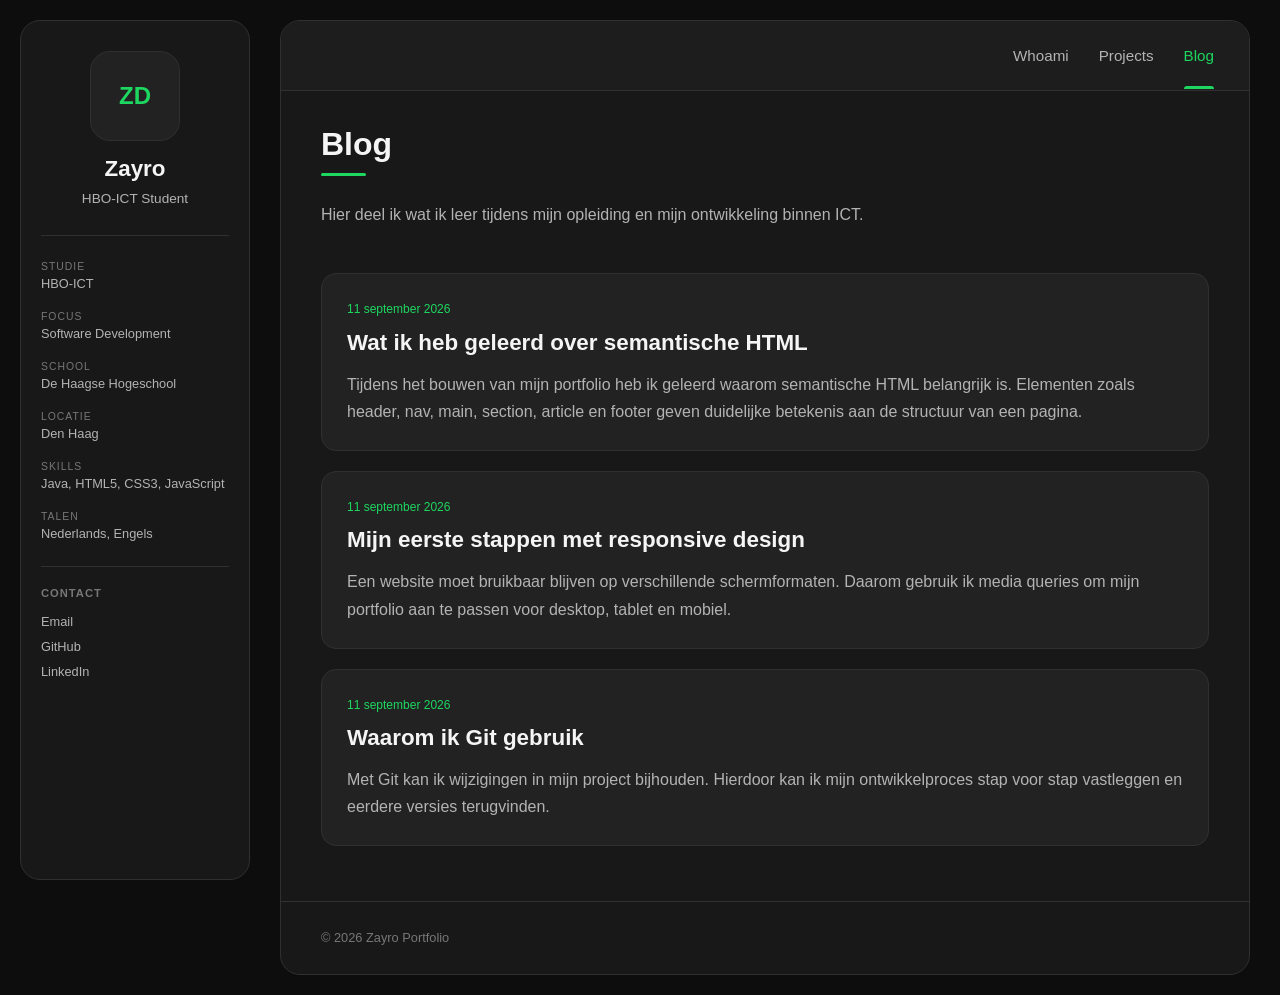
==== blog.html @ c60f79fe "Website gereed voor GitHub Pages" ====
<!DOCTYPE html>
<html lang="nl">

<head>
    <meta charset="UTF-8">
    <meta name="viewport" content="width=device-width, initial-scale=1.0">

    <title>Blog | Portfolio</title>

    <link rel="stylesheet" href="css/style.css">
</head>

<body>

    <header class="sidebar">

        <div class="profile">

            <div class="profile-image">
                <span>ZD</span>
            </div>

            <h2>Zayro</h2>
            <p>HBO-ICT Student</p>

        </div>

        <div class="sidebar-info">

            <div class="info-item">
                <span class="info-label">Studie</span>
                <span>HBO-ICT</span>
            </div>

            <div class="info-item">
                <span class="info-label">Focus</span>
                <span>Software Development</span>
            </div>

            <div class="info-item">
                <span class="info-label">School</span>
                <span>De Haagse Hogeschool</span>
            </div>

            <div class="info-item">
                <span class="info-label">Locatie</span>
                <span>Den Haag</span>
            </div>

            <div class="info-item">
                <span class="info-label">Skills</span>
                <span>Java, HTML5, CSS3, JavaScript</span>
            </div>

            <div class="info-item">
                <span class="info-label">Talen</span>
                <span>Nederlands, Engels</span>
            </div>

        </div>

        <div class="contact-section">

    <h3>Contact</h3>

    <a href="mailto:jouwmail@example.com">
        Email
    </a>

    <a href="https://github.com/jouwgebruikersnaam" target="_blank">
        GitHub
    </a>

    <a href="https://www.linkedin.com/in/jouwprofiel" target="_blank">
        LinkedIn
    </a>

</div>

    </header>


    <main>

        <div class="content-container">

            <nav class="top-nav">

                <a href="index.html">
                    Whoami
                </a>

                <a href="projects.html">
                    Projects
                </a>

                <a class="active" href="blog.html">
                    Blog
                </a>

            </nav>


            <section class="page-intro">

                <h1>Blog</h1>

                <p>
                    Hier deel ik wat ik leer tijdens mijn opleiding
                    en mijn ontwikkeling binnen ICT.
                </p>

            </section>


            <section>

                <div class="blog-grid">

                    <article class="blog-card">

                        <p class="blog-date">
                            11 september 2026
                        </p>

                        <h2>
                            Wat ik heb geleerd over semantische HTML
                        </h2>

                        <p>
                            Tijdens het bouwen van mijn portfolio heb ik geleerd
                            waarom semantische HTML belangrijk is. Elementen zoals
                            header, nav, main, section, article en footer geven
                            duidelijke betekenis aan de structuur van een pagina.
                        </p>

                    </article>


                    <article class="blog-card">

                        <p class="blog-date">
                            11 september 2026
                        </p>

                        <h2>
                            Mijn eerste stappen met responsive design
                        </h2>

                        <p>
                            Een website moet bruikbaar blijven op verschillende
                            schermformaten. Daarom gebruik ik media queries om
                            mijn portfolio aan te passen voor desktop, tablet
                            en mobiel.
                        </p>

                    </article>


                    <article class="blog-card">

                        <p class="blog-date">
                            11 september 2026
                        </p>

                        <h2>
                            Waarom ik Git gebruik
                        </h2>

                        <p>
                            Met Git kan ik wijzigingen in mijn project bijhouden.
                            Hierdoor kan ik mijn ontwikkelproces stap voor stap
                            vastleggen en eerdere versies terugvinden.
                        </p>

                    </article>

                </div>

            </section>


            <footer>

                <p>
                    &copy; 2026 Zayro Portfolio
                </p>

            </footer>

        </div>

    </main>

</body>

</html>
---- css/style.css ----
/* =========================================
   KLEUREN
   ========================================= */

:root {
    --background: #0d0d0d;
    --surface: #181818;
    --surface-light: #222222;
    --surface-hover: #282828;

    --border: #303030;

    --text: #f5f5f5;
    --text-muted: #b3b3b3;
    --text-dark: #777777;

    --accent: #1ed760;
    --accent-hover: #3be477;
}


/* =========================================
   RESET
   ========================================= */

* {
    box-sizing: border-box;
    margin: 0;
    padding: 0;
}


/* =========================================
   BASIS
   ========================================= */

html {
    scroll-behavior: smooth;
}

body {
    min-height: 100vh;

    font-family:
        Arial,
        Helvetica,
        sans-serif;

    background-color: var(--background);

    color: var(--text);
}


/* =========================================
   SIDEBAR
   ========================================= */

.sidebar {
    position: fixed;

    top: 20px;
    left: 20px;

    width: 230px;
    height: calc(100vh - 40px);

    padding: 30px 20px;

    background-color: var(--surface);

    border: 1px solid var(--border);
    border-radius: 20px;
}


/* =========================================
   PROFIEL
   ========================================= */

.profile {
    text-align: center;

    padding-bottom: 25px;

    border-bottom: 1px solid var(--border);
}


.profile-image {
    width: 90px;
    height: 90px;

    margin: 0 auto 15px;

    display: flex;

    align-items: center;
    justify-content: center;

    background-color: var(--surface-light);

    border: 1px solid var(--border);
    border-radius: 20px;

    font-size: 1.5rem;
    font-weight: 700;

    color: var(--accent);
}


.profile h2 {
    margin-bottom: 5px;

    color: var(--text);
}


.profile p {
    font-size: 0.85rem;

    color: var(--text-muted);
}


/* =========================================
   SIDEBAR INFORMATIE
   ========================================= */

.sidebar-info {
    margin-top: 25px;
}


.info-item {
    display: flex;
    flex-direction: column;

    gap: 4px;

    margin-bottom: 20px;

    font-size: 0.8rem;

    color: var(--text-muted);
}


.info-label {
    font-size: 0.65rem;

    text-transform: uppercase;

    letter-spacing: 1px;

    color: var(--text-dark);
}

/* =========================================
   CONTACT SIDEBAR
   ========================================= */

.contact-section {
    margin-top: 25px;
    padding-top: 20px;

    border-top: 1px solid var(--border);

    display: flex;
    flex-direction: column;

    gap: 10px;
}

.contact-section h3 {
    margin-bottom: 5px;

    color: var(--text-dark);

    font-size: 0.7rem;
    text-transform: uppercase;

    letter-spacing: 1px;
}

.contact-section a {
    color: var(--text-muted);

    text-decoration: none;

    font-size: 0.8rem;

    transition:
        color 0.25s ease,
        transform 0.25s ease;
}

.contact-section a:hover {
    color: var(--accent);

    transform: translateX(3px);
}


/* =========================================
   MAIN
   ========================================= */

main {
    margin-left: 280px;

    padding: 20px 30px 20px 0;
}


/* =========================================
   CENTRAAL BLOK
   ========================================= */

.content-container {
    min-height: calc(100vh - 40px);

    overflow: hidden;

    background-color: var(--surface);

    border: 1px solid var(--border);
    border-radius: 20px;
}


/* =========================================
   TOP NAVIGATIE
   ========================================= */

.top-nav {
    display: flex;

    justify-content: flex-end;
    align-items: center;

    gap: 30px;

    min-height: 70px;

    padding: 0 35px;

    background-color: #1d1d1d;

    border-bottom: 1px solid var(--border);
}


.top-nav a {
    position: relative;

    padding: 25px 0;

    color: var(--text-muted);

    font-size: 0.95rem;
    font-weight: 500;

    text-decoration: none;

    transition: color 0.25s ease;
}


.top-nav a:hover {
    color: var(--accent);
}


.top-nav a.active {
    color: var(--accent);
}


.top-nav a.active::after {
    content: "";

    position: absolute;

    left: 0;
    bottom: 0;

    width: 100%;
    height: 3px;

    background-color: var(--accent);

    border-radius: 5px 5px 0 0;
}


/* =========================================
   SECTIONS
   ========================================= */

section {
    padding: 35px 40px;
}


section + section {
    padding-top: 10px;
}


/* =========================================
   HEADINGS
   ========================================= */

h1 {
    margin-bottom: 25px;

    color: var(--text);

    font-size: 2rem;
}


h1::after {
    content: "";

    display: block;

    width: 45px;
    height: 3px;

    margin-top: 10px;

    background-color: var(--accent);

    border-radius: 10px;
}


h2 {
    margin-bottom: 15px;

    color: var(--text);

    font-size: 1.4rem;
}


h3 {
    margin-bottom: 8px;

    color: var(--text);

    font-size: 1rem;
}


/* =========================================
   TEKST
   ========================================= */

p {
    color: var(--text-muted);

    line-height: 1.7;
}


/* =========================================
   WHOAMI CARD GRID
   ========================================= */

.card-grid {
    display: grid;

    grid-template-columns:
        repeat(2, 1fr);

    gap: 20px;

    margin-top: 25px;
}


.skill-card {
    display: flex;

    gap: 18px;

    padding: 22px;

    background-color: var(--surface-light);

    border: 1px solid var(--border);
    border-radius: 15px;

    transition:
        transform 0.25s ease,
        border-color 0.25s ease,
        background-color 0.25s ease;
}


.skill-card:hover {
    transform: translateY(-3px);

    background-color: var(--surface-hover);

    border-color: var(--accent);
}


.card-icon {
    min-width: 55px;
    height: 55px;

    display: flex;

    align-items: center;
    justify-content: center;

    background-color: #171717;

    border: 1px solid var(--border);
    border-radius: 12px;

    color: var(--accent);

    font-size: 0.75rem;
    font-weight: bold;
}


/* =========================================
   PROJECT GRID
   ========================================= */

.project-grid {
    display: grid;

    grid-template-columns:
        repeat(2, 1fr);

    gap: 20px;
}


.project-card {
    position: relative;

    min-height: 260px;

    padding: 25px;

    background-color: var(--surface-light);

    border: 1px solid var(--border);
    border-radius: 15px;

    transition:
        transform 0.25s ease,
        border-color 0.25s ease,
        background-color 0.25s ease;
}


.project-card:hover {
    transform: translateY(-4px);

    background-color: var(--surface-hover);

    border-color: var(--accent);
}


.project-number {
    margin-bottom: 25px;

    color: var(--accent);

    font-size: 0.75rem;
    font-weight: bold;

    letter-spacing: 2px;
}


.project-card p {
    margin-bottom: 20px;
}


/* =========================================
   TAGS
   ========================================= */

.tags {
    display: flex;

    flex-wrap: wrap;

    gap: 8px;

    margin-top: 20px;
}


.tags span {
    padding: 6px 10px;

    background-color: #171717;

    border: 1px solid var(--border);
    border-radius: 20px;

    color: var(--accent);

    font-size: 0.7rem;
}


/* =========================================
   BLOG
   ========================================= */

.blog-grid {
    display: grid;

    gap: 20px;
}


.blog-card {
    padding: 25px;

    background-color: var(--surface-light);

    border: 1px solid var(--border);
    border-radius: 15px;

    transition:
        transform 0.25s ease,
        border-color 0.25s ease,
        background-color 0.25s ease;
}


.blog-card:hover {
    transform: translateY(-3px);

    background-color: var(--surface-hover);

    border-color: var(--accent);
}


.blog-date {
    margin-bottom: 10px;

    color: var(--accent);

    font-size: 0.75rem;
}


/* =========================================
   FOOTER
   ========================================= */

footer {
    margin-top: 20px;

    padding: 25px 40px;

    border-top: 1px solid var(--border);
}


footer p {
    color: var(--text-dark);

    font-size: 0.8rem;
}


/* =========================================
   TABLET
   ========================================= */

@media (max-width: 900px) {

    .sidebar {
        position: relative;

        top: auto;
        left: auto;

        width: calc(100% - 40px);
        height: auto;

        margin: 20px;
    }


    .sidebar-info {
        display: flex;

        flex-wrap: wrap;

        gap: 25px;
    }


    .info-item {
        margin-bottom: 0;
    }


    main {
        margin-left: 0;

        padding:
            0 20px 20px 20px;
    }


    .content-container {
        min-height: auto;
    }


    .card-grid {
        grid-template-columns: 1fr;
    }


    .project-grid {
        grid-template-columns: 1fr;
    }
}


/* =========================================
   MOBIEL
   ========================================= */

@media (max-width: 480px) {

    .sidebar {
        width: calc(100% - 20px);

        margin: 10px;

        padding: 20px;
    }


    .profile-image {
        width: 70px;
        height: 70px;

        border-radius: 15px;
    }


    .sidebar-info {
        display: none;
    }


    main {
        padding:
            0 10px 10px 10px;
    }


    .content-container {
        border-radius: 15px;
    }


    .top-nav {
        justify-content: center;

        gap: 20px;

        padding:
            0 15px;
    }


    .top-nav a {
        font-size: 0.85rem;
    }


    section {
        padding:
            25px 20px;
    }


    h1 {
        font-size: 1.6rem;
    }


    h2 {
        font-size: 1.2rem;
    }


    .skill-card {
        flex-direction: column;
    }


    .project-card {
        min-height: auto;
    }


    footer {
        padding:
            20px;

        text-align: center;
    }
}
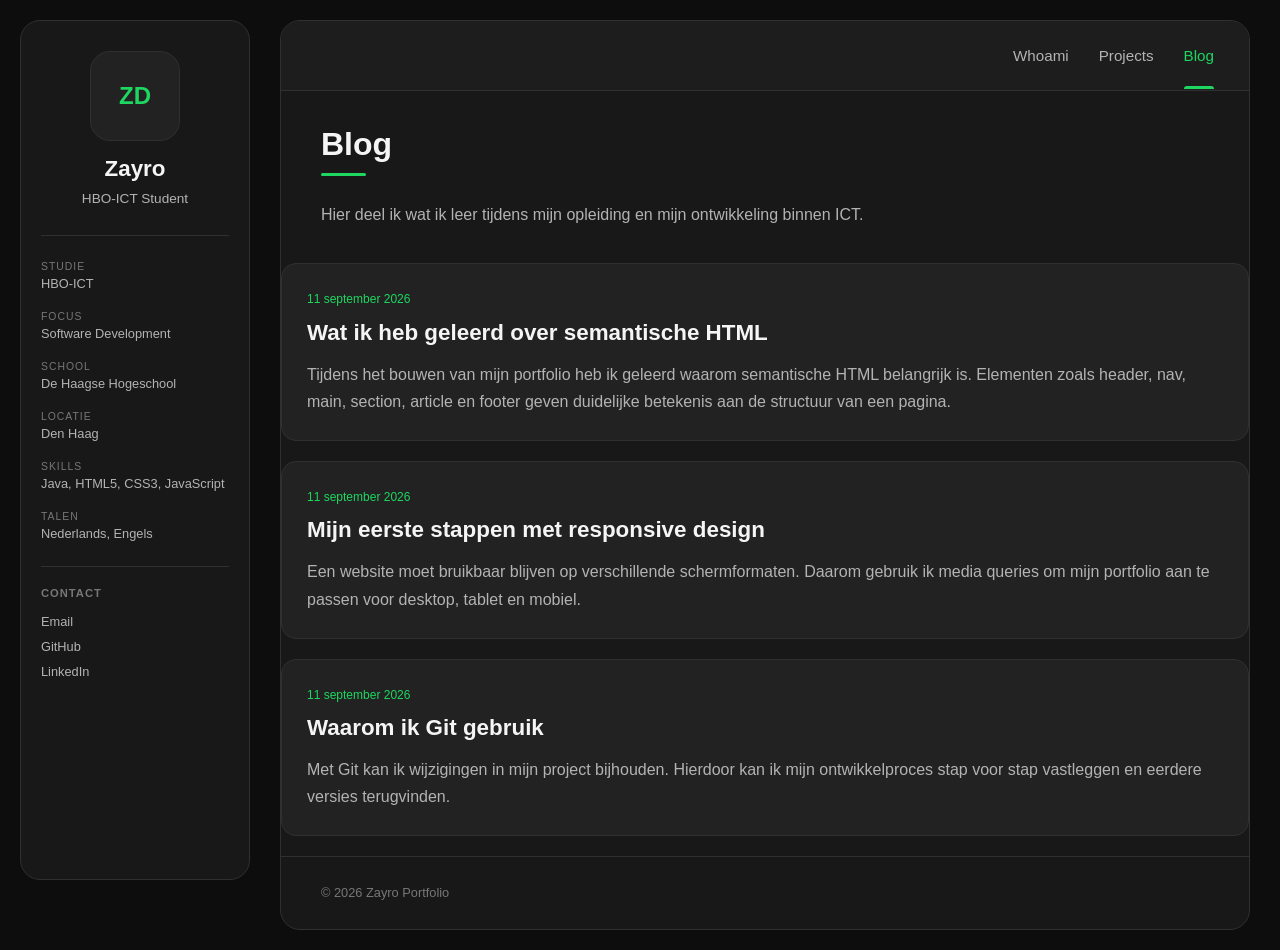
==== commit e9064f60: "blog.html update" ====
--- a/blog.html
+++ b/blog.html
@@ -113,7 +113,6 @@
             </section>
 
 
-            <section>
 
                 <div class="blog-grid">
 
@@ -177,7 +176,6 @@
 
                 </div>
 
-            </section>
 
 
             <footer>
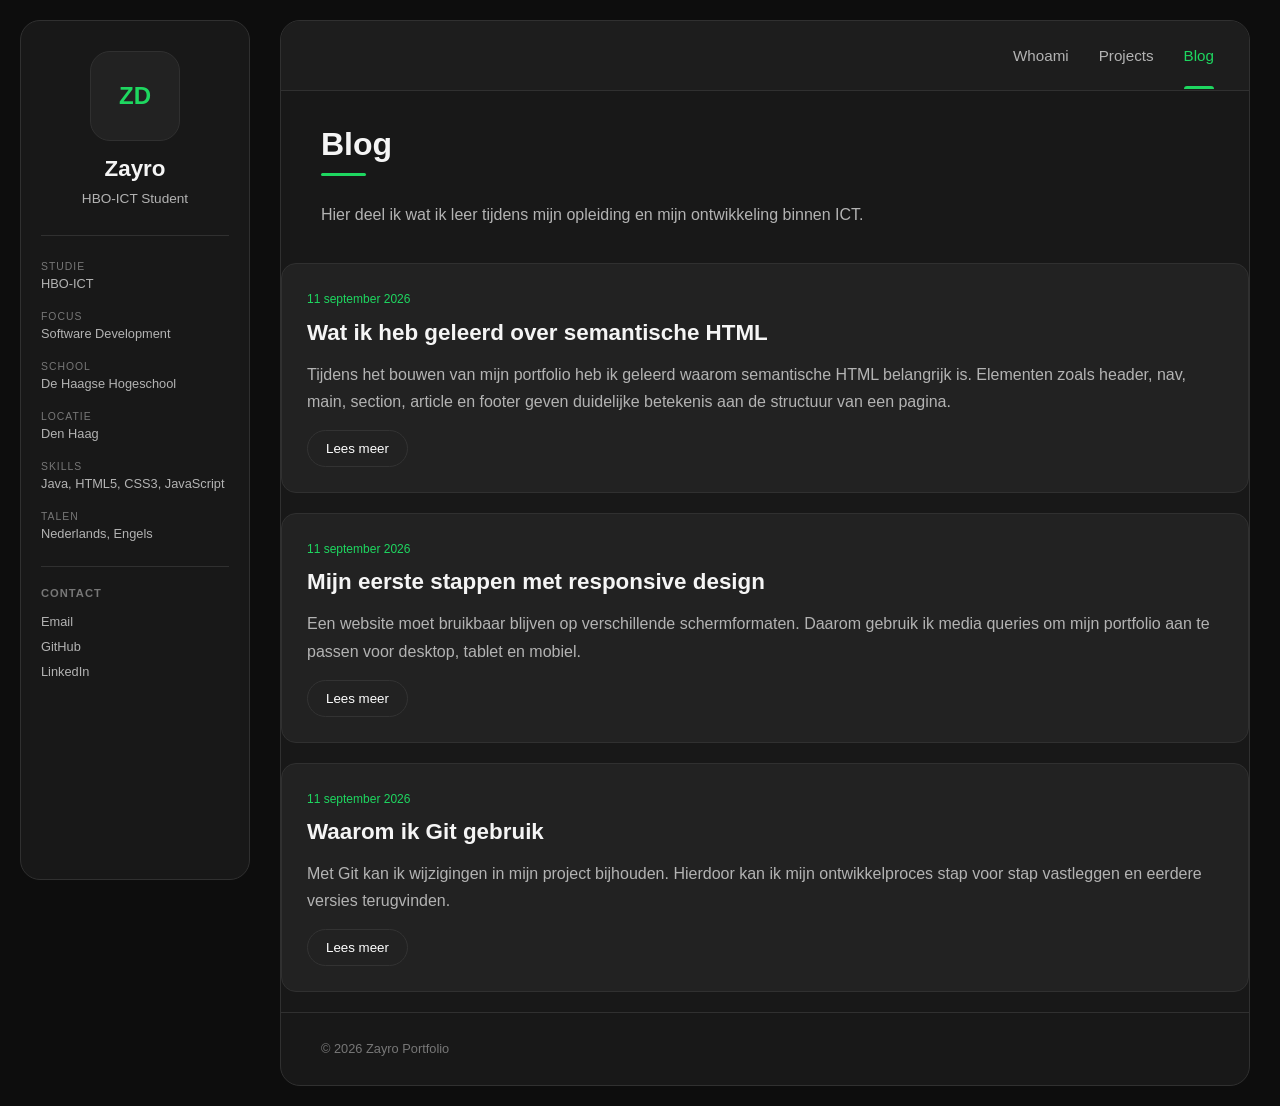
==== commit cbfe28f5: "opdracht 2 JS" ====
--- a/blog.html
+++ b/blog.html
@@ -133,6 +133,14 @@
                             duidelijke betekenis aan de structuur van een pagina.
                         </p>
 
+                        <button class="lees-meer">Lees meer</button>
+
+                        <div class="blog-extra">
+                            <p>
+                                Hier staat aanvullende informatie over dit blogbericht.
+                            </p>
+                        </div>
+
                     </article>
 
 
@@ -152,6 +160,13 @@
                             mijn portfolio aan te passen voor desktop, tablet
                             en mobiel.
                         </p>
+                        
+                        <button class="lees-meer">Lees meer</button>
+
+                        <div class="blog-extra">
+                            <p>
+                                Hier staat aanvullende informatie over dit blogbericht.
+                            </p>
 
                     </article>
 
@@ -172,6 +187,13 @@
                             vastleggen en eerdere versies terugvinden.
                         </p>
 
+                        <button class="lees-meer">Lees meer</button>
+
+                        <div class="blog-extra">
+                            <p>
+                                Hier staat aanvullende informatie over dit blogbericht.
+                            </p>
+                
                     </article>
 
                 </div>
@@ -190,6 +212,8 @@
 
     </main>
 
+    <script src="js/script.js"></script>
+
 </body>
 
 </html>
--- a/css/style.css
+++ b/css/style.css
@@ -727,4 +727,113 @@
 
         text-align: center;
     }
+}
+
+/* Project filters */
+.project-filter {
+    display: flex;
+    gap: 10px;
+    margin: 25px 0;
+    flex-wrap: wrap;
+}
+
+.project-filter button {
+    background-color: #222;
+    color: #ffffff;
+    border: 1px solid #333;
+    padding: 10px 18px;
+    border-radius: 20px;
+    cursor: pointer;
+    font-size: 14px;
+    transition: 0.2s;
+}
+
+.project-filter button:hover {
+    border-color: #00e676;
+    color: #00e676;
+}
+
+.project-filter button:focus {
+    outline: 2px solid #00e676;
+    outline-offset: 2px;
+}
+
+.blog-extra {
+    display: none;
+}
+
+.blog-extra.open {
+    display: block;
+}
+
+.lees-meer {
+    margin-top: 15px;
+    background-color: #222;
+    color: #ffffff;
+    border: 1px solid #333;
+    padding: 10px 18px;
+    border-radius: 20px;
+    cursor: pointer;
+}
+
+.lees-meer:hover {
+    color: #00e676;
+    border-color: #00e676;
+}
+
+/* Contactformulier */
+.contact-form-section {
+    margin-top: 40px;
+}
+
+#contact-form {
+    margin-top: 20px;
+}
+
+.form-group {
+    margin-bottom: 20px;
+}
+
+.form-group label {
+    display: block;
+    margin-bottom: 8px;
+}
+
+.form-group input,
+.form-group textarea {
+    width: 100%;
+    box-sizing: border-box;
+    padding: 12px;
+    background-color: #222;
+    color: #fff;
+    border: 1px solid #444;
+    border-radius: 8px;
+}
+
+.form-group textarea {
+    min-height: 120px;
+    resize: vertical;
+}
+
+#contact-form button {
+    background-color: #222;
+    color: #fff;
+    border: 1px solid #333;
+    padding: 10px 18px;
+    border-radius: 20px;
+    cursor: pointer;
+}
+
+#contact-form button:hover {
+    color: #00e676;
+    border-color: #00e676;
+}
+
+.error-message {
+    margin-top: 5px;
+    font-size: 14px;
+}
+
+#form-resultaat {
+    margin-top: 15px;
 }
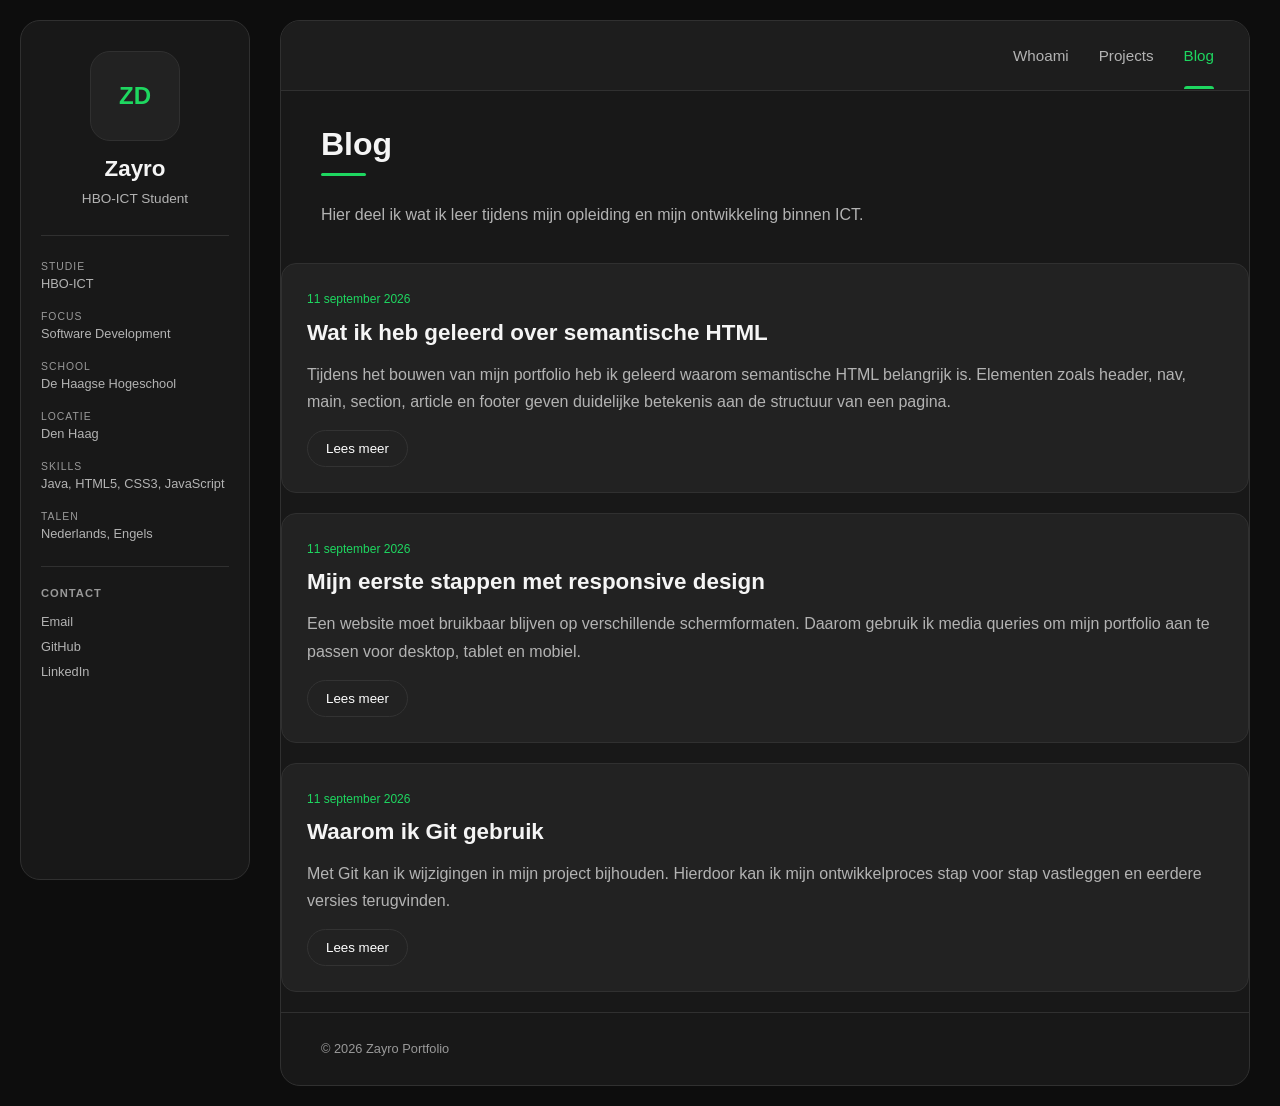
==== commit 8b19f074: "Comments uitleg bij alle code" ====
--- a/blog.html
+++ b/blog.html
@@ -12,8 +12,14 @@
 
 <body>
 
+    <!-- SIDEBAR
+         Bevat mijn profiel, persoonlijke informatie en contactlinks.
+         CSS past de positie aan op verschillende schermgroottes. -->
     <header class="sidebar">
 
+        <!-- PROFIEL
+             Toont mijn initialen, naam en opleiding.
+             Geeft bezoekers informatie over wie ik ben. -->
         <div class="profile">
 
             <div class="profile-image">
@@ -25,6 +31,9 @@
 
         </div>
 
+        <!-- PERSOONLIJKE INFORMATIE
+             Toont gegevens over mijn studie, vaardigheden en talen.
+             Deze informatie wordt op mobiele schermen verborgen via CSS. -->
         <div class="sidebar-info">
 
             <div class="info-item">
@@ -59,31 +68,40 @@
 
         </div>
 
+        <!-- CONTACTLINKS
+             Bevat links naar e-mail, GitHub en LinkedIn.
+             De externe links openen via target="_blank" in een nieuw tabblad. -->
         <div class="contact-section">
 
-    <h3>Contact</h3>
-
-    <a href="mailto:jouwmail@example.com">
-        Email
-    </a>
-
-    <a href="https://github.com/jouwgebruikersnaam" target="_blank">
-        GitHub
-    </a>
-
-    <a href="https://www.linkedin.com/in/jouwprofiel" target="_blank">
-        LinkedIn
-    </a>
-
-</div>
+            <h3>Contact</h3>
+
+            <a href="mailto:jouwmail@example.com">
+                Email
+            </a>
+
+            <a href="https://github.com/jouwgebruikersnaam" target="_blank">
+                GitHub
+            </a>
+
+            <a href="https://www.linkedin.com/in/jouwprofiel" target="_blank">
+                LinkedIn
+            </a>
+
+        </div>
 
     </header>
 
 
+    <!-- HOOFDINHOUD
+         Bevat de navigatie, blogintroductie en blogberichten.
+         Het main-element geeft de belangrijkste pagina-inhoud aan. -->
     <main>
 
         <div class="content-container">
 
+            <!-- NAVIGATIE
+                 Laat bezoekers wisselen tussen de drie portfoliopagina's.
+                 De active-class markeert de huidige Blog-pagina. -->
             <nav class="top-nav">
 
                 <a href="index.html">
@@ -101,6 +119,9 @@
             </nav>
 
 
+            <!-- BLOGINTRODUCTIE
+                 Toont de paginatitel en een korte beschrijving.
+                 Vertelt bezoekers waar mijn blogberichten over gaan. -->
             <section class="page-intro">
 
                 <h1>Blog</h1>
@@ -113,93 +134,126 @@
             </section>
 
 
-
-                <div class="blog-grid">
-
-                    <article class="blog-card">
-
-                        <p class="blog-date">
-                            11 september 2026
+            <!-- BLOGLIJST
+                 Bevat alle blogberichten in afzonderlijke kaarten.
+                 CSS Grid bepaalt hoe de kaarten worden weergegeven. -->
+            <div class="blog-grid">
+
+                <!-- BLOG 1: SEMANTISCHE HTML
+                     Beschrijft wat ik heb geleerd over semantische HTML.
+                     Het article-element geeft het bericht een eigen structuur. -->
+                <article class="blog-card">
+
+                    <p class="blog-date">
+                        11 september 2026
+                    </p>
+
+                    <h2>
+                        Wat ik heb geleerd over semantische HTML
+                    </h2>
+
+                    <p>
+                        Tijdens het bouwen van mijn portfolio heb ik geleerd
+                        waarom semantische HTML belangrijk is. Elementen zoals
+                        header, nav, main, section, article en footer geven
+                        duidelijke betekenis aan de structuur van een pagina.
+                    </p>
+
+                    <!-- LEES MEER-KNOP
+                         JavaScript luistert naar een klik op deze knop.
+                         Hiermee kan de bezoeker extra tekst openen of sluiten. -->
+                    <button class="lees-meer">Lees meer</button>
+
+                    <!-- EXTRA BLOGTEKST
+                         Is standaard verborgen met display: none in CSS.
+                         JavaScript toont de tekst door de class open toe te voegen. -->
+                    <div class="blog-extra">
+                        <p>
+                            Hier staat aanvullende informatie over dit blogbericht.
                         </p>
-
-                        <h2>
-                            Wat ik heb geleerd over semantische HTML
-                        </h2>
-
+                    </div>
+
+                </article>
+
+
+                <!-- BLOG 2: RESPONSIVE DESIGN
+                     Beschrijft hoe ik mijn website responsive heb gemaakt.
+                     Legt uit waarom media queries belangrijk zijn. -->
+                <article class="blog-card">
+
+                    <p class="blog-date">
+                        11 september 2026
+                    </p>
+
+                    <h2>
+                        Mijn eerste stappen met responsive design
+                    </h2>
+
+                    <p>
+                        Een website moet bruikbaar blijven op verschillende
+                        schermformaten. Daarom gebruik ik media queries om
+                        mijn portfolio aan te passen voor desktop, tablet
+                        en mobiel.
+                    </p>
+
+                    <!-- LEES MEER-KNOP
+                         Reageert op klikken via een JavaScript-eventlistener.
+                         De knop wisselt tussen Lees meer en Lees minder. -->
+                    <button class="lees-meer">Lees meer</button>
+
+                    <!-- EXTRA BLOGTEKST
+                         Bevat aanvullende informatie over responsive design.
+                         JavaScript maakt deze tekst zichtbaar of verborgen. -->
+                    <div class="blog-extra">
                         <p>
-                            Tijdens het bouwen van mijn portfolio heb ik geleerd
-                            waarom semantische HTML belangrijk is. Elementen zoals
-                            header, nav, main, section, article en footer geven
-                            duidelijke betekenis aan de structuur van een pagina.
+                            Hier staat aanvullende informatie over dit blogbericht.
                         </p>
 
-                        <button class="lees-meer">Lees meer</button>
-
-                        <div class="blog-extra">
-                            <p>
-                                Hier staat aanvullende informatie over dit blogbericht.
-                            </p>
-                        </div>
-
-                    </article>
-
-
-                    <article class="blog-card">
-
-                        <p class="blog-date">
-                            11 september 2026
+                    </div>
+                </article>
+
+
+                <!-- BLOG 3: GIT
+                     Beschrijft waarom ik Git gebruik voor versiebeheer.
+                     Laat zien hoe ik wijzigingen in mijn projecten bijhoud. -->
+                <article class="blog-card">
+
+                    <p class="blog-date">
+                        11 september 2026
+                    </p>
+
+                    <h2>
+                        Waarom ik Git gebruik
+                    </h2>
+
+                    <p>
+                        Met Git kan ik wijzigingen in mijn project bijhouden.
+                        Hierdoor kan ik mijn ontwikkelproces stap voor stap
+                        vastleggen en eerdere versies terugvinden.
+                    </p>
+
+                    <!-- LEES MEER-KNOP
+                         JavaScript gebruikt de class lees-meer om de knop te vinden.
+                         Een klik toont of verbergt de extra blogtekst. -->
+                    <button class="lees-meer">Lees meer</button>
+
+                    <!-- EXTRA BLOGTEKST
+                         Wordt standaard verborgen door de class blog-extra.
+                         De class open maakt de inhoud zichtbaar via CSS. -->
+                    <div class="blog-extra">
+                        <p>
+                            Hier staat aanvullende informatie over dit blogbericht.
                         </p>
-
-                        <h2>
-                            Mijn eerste stappen met responsive design
-                        </h2>
-
-                        <p>
-                            Een website moet bruikbaar blijven op verschillende
-                            schermformaten. Daarom gebruik ik media queries om
-                            mijn portfolio aan te passen voor desktop, tablet
-                            en mobiel.
-                        </p>
-                        
-                        <button class="lees-meer">Lees meer</button>
-
-                        <div class="blog-extra">
-                            <p>
-                                Hier staat aanvullende informatie over dit blogbericht.
-                            </p>
-
-                    </article>
-
-
-                    <article class="blog-card">
-
-                        <p class="blog-date">
-                            11 september 2026
-                        </p>
-
-                        <h2>
-                            Waarom ik Git gebruik
-                        </h2>
-
-                        <p>
-                            Met Git kan ik wijzigingen in mijn project bijhouden.
-                            Hierdoor kan ik mijn ontwikkelproces stap voor stap
-                            vastleggen en eerdere versies terugvinden.
-                        </p>
-
-                        <button class="lees-meer">Lees meer</button>
-
-                        <div class="blog-extra">
-                            <p>
-                                Hier staat aanvullende informatie over dit blogbericht.
-                            </p>
-                
-                    </article>
-
-                </div>
-
-
-
+                    </div>
+
+                </article>
+
+            </div>
+
+
+            <!-- FOOTER
+                 Toont de copyrightinformatie onderaan de pagina.
+                 CSS bepaalt de opmaak en uitlijning. -->
             <footer>
 
                 <p>
@@ -212,6 +266,9 @@
 
     </main>
 
+    <!-- JAVASCRIPT
+         Laadt script.js voor de interactieve onderdelen van de website.
+         Regelt op deze pagina de Lees meer- en Lees minder-knoppen. -->
     <script src="js/script.js"></script>
 
 </body>
--- a/css/style.css
+++ b/css/style.css
@@ -1,7 +1,7 @@
-/* =========================================
-   KLEUREN
-   ========================================= */
-
+
+/* KLEUREN
+   :root bevat CSS-variabelen voor de kleuren van de website.
+   Met var() kunnen dezelfde kleuren op meerdere plekken worden gebruikt. */
 :root {
     --background: #0d0d0d;
     --surface: #181818;
@@ -12,17 +12,20 @@
 
     --text: #f5f5f5;
     --text-muted: #b3b3b3;
-    --text-dark: #777777;
+
+    /* TEKSTCONTRAST
+       Deze kleur is aangepast voor beter tekstcontrast.
+       Dit helpt om kleinere teksten beter leesbaar te maken. */
+    --text-dark: #999999;
 
     --accent: #1ed760;
     --accent-hover: #3be477;
 }
 
 
-/* =========================================
-   RESET
-   ========================================= */
-
+/* CSS RESET
+   Verwijdert standaard marges en padding van HTML-elementen.
+   border-box zorgt dat padding en borders meetellen in de breedte. */
 * {
     box-sizing: border-box;
     margin: 0;
@@ -30,14 +33,17 @@
 }
 
 
-/* =========================================
-   BASIS
-   ========================================= */
-
+/* SOEPEL SCROLLEN
+   Zorgt voor een vloeiende scrollbeweging bij interne links.
+   De browser scrolt hierdoor niet direct naar de bestemming. */
 html {
     scroll-behavior: smooth;
 }
 
+
+/* BASISOPMAAK
+   Stelt het lettertype en de standaardkleuren van de website in.
+   min-height zorgt dat de pagina minimaal de schermhoogte heeft. */
 body {
     min-height: 100vh;
 
@@ -52,10 +58,9 @@
 }
 
 
-/* =========================================
-   SIDEBAR
-   ========================================= */
-
+/* SIDEBAR
+   Plaatst de sidebar vast aan de linkerkant van het scherm.
+   De breedte, hoogte, achtergrond en afgeronde hoeken worden ingesteld. */
 .sidebar {
     position: fixed;
 
@@ -74,10 +79,9 @@
 }
 
 
-/* =========================================
-   PROFIEL
-   ========================================= */
-
+/* PROFIEL
+   Centreert de profielinformatie in de sidebar.
+   De onderrand scheidt het profiel van de overige informatie. */
 .profile {
     text-align: center;
 
@@ -87,6 +91,9 @@
 }
 
 
+/* PROFIELAFBEELDING
+   Maakt een vierkant blok waarin mijn initialen staan.
+   Flexbox centreert de initialen horizontaal en verticaal. */
 .profile-image {
     width: 90px;
     height: 90px;
@@ -110,6 +117,9 @@
 }
 
 
+/* PROFIELNAAM
+   Geeft de naam een kleine ondermarge.
+   De tekst krijgt de standaard lichte tekstkleur. */
 .profile h2 {
     margin-bottom: 5px;
 
@@ -117,6 +127,9 @@
 }
 
 
+/* PROFIELBESCHRIJVING
+   Maakt de tekst onder de naam iets kleiner.
+   De gedempte kleur zorgt voor een visueel onderscheid. */
 .profile p {
     font-size: 0.85rem;
 
@@ -124,15 +137,17 @@
 }
 
 
-/* =========================================
-   SIDEBAR INFORMATIE
-   ========================================= */
-
+/* SIDEBAR-INFORMATIE
+   Geeft de persoonlijke informatie ruimte bovenaan.
+   Hierdoor staat deze niet direct tegen het profiel. */
 .sidebar-info {
     margin-top: 25px;
 }
 
 
+/* INFORMATIE-ITEM
+   Flexbox plaatst het label en de waarde onder elkaar.
+   gap bepaalt de ruimte tussen deze twee onderdelen. */
 .info-item {
     display: flex;
     flex-direction: column;
@@ -147,6 +162,9 @@
 }
 
 
+/* INFORMATIELABEL
+   Maakt labels klein en zet de tekst in hoofdletters.
+   letter-spacing zorgt voor extra ruimte tussen de letters. */
 .info-label {
     font-size: 0.65rem;
 
@@ -157,10 +175,10 @@
     color: var(--text-dark);
 }
 
-/* =========================================
-   CONTACT SIDEBAR
-   ========================================= */
-
+
+/* CONTACTGEDEELTE
+   Plaatst de contactlinks onder elkaar met Flexbox.
+   De bovenrand scheidt de links van de persoonlijke informatie. */
 .contact-section {
     margin-top: 25px;
     padding-top: 20px;
@@ -173,6 +191,10 @@
     gap: 10px;
 }
 
+
+/* CONTACTTITEL
+   Maakt de titel kleiner en toont deze in hoofdletters.
+   Dit zorgt voor dezelfde stijl als de informatielabels. */
 .contact-section h3 {
     margin-bottom: 5px;
 
@@ -184,6 +206,10 @@
     letter-spacing: 1px;
 }
 
+
+/* CONTACTLINKS
+   Verwijdert de standaard onderstreping van links.
+   transition maakt kleur- en positieveranderingen vloeiend. */
 .contact-section a {
     color: var(--text-muted);
 
@@ -196,6 +222,10 @@
         transform 0.25s ease;
 }
 
+
+/* HOVER-EFFECT CONTACTLINKS
+   :hover wordt actief wanneer de muis op een link staat.
+   De link wordt groen en verschuift 3 pixels naar rechts. */
 .contact-section a:hover {
     color: var(--accent);
 
@@ -203,10 +233,9 @@
 }
 
 
-/* =========================================
-   MAIN
-   ========================================= */
-
+/* HOOFDINHOUD
+   margin-left houdt ruimte vrij voor de vaste sidebar.
+   padding zorgt voor ruimte rondom de hoofdinhoud. */
 main {
     margin-left: 280px;
 
@@ -214,10 +243,9 @@
 }
 
 
-/* =========================================
-   CENTRAAL BLOK
-   ========================================= */
-
+/* CONTENT-CONTAINER
+   Vormt het grote afgeronde blok waarin de pagina-inhoud staat.
+   overflow hidden voorkomt dat inhoud buiten de afgeronde randen komt. */
 .content-container {
     min-height: calc(100vh - 40px);
 
@@ -230,10 +258,9 @@
 }
 
 
-/* =========================================
-   TOP NAVIGATIE
-   ========================================= */
-
+/* BOVENSTE NAVIGATIE
+   Flexbox plaatst de navigatielinks naast elkaar.
+   justify-content flex-end zet de links aan de rechterkant. */
 .top-nav {
     display: flex;
 
@@ -252,6 +279,9 @@
 }
 
 
+/* NAVIGATIELINKS
+   Geeft de links ruimte en verwijdert de onderstreping.
+   position relative maakt een onderlijn met ::after mogelijk. */
 .top-nav a {
     position: relative;
 
@@ -268,16 +298,25 @@
 }
 
 
+/* HOVER NAVIGATIE
+   Verandert de tekstkleur wanneer de muis op een link staat.
+   De groene kleur laat zien dat de link interactief is. */
 .top-nav a:hover {
     color: var(--accent);
 }
 
 
+/* ACTIEVE PAGINA
+   De class active wordt in HTML op de huidige pagina gezet.
+   Hierdoor krijgt de geselecteerde navigatielink een groene kleur. */
 .top-nav a.active {
     color: var(--accent);
 }
 
 
+/* ONDERLIJN ACTIEVE PAGINA
+   ::after maakt een extra visueel element zonder extra HTML.
+   Dit wordt als groene lijn onder de actieve link geplaatst. */
 .top-nav a.active::after {
     content: "";
 
@@ -295,24 +334,25 @@
 }
 
 
-/* =========================================
-   SECTIONS
-   ========================================= */
-
+/* SECTIES
+   Geeft alle section-elementen binnenruimte.
+   Hierdoor staat de inhoud niet tegen de randen. */
 section {
     padding: 35px 40px;
 }
 
 
+/* OPEENVOLGENDE SECTIES
+   Selecteert een section die direct na een andere section komt.
+   Verkleint de bovenruimte tussen deze secties. */
 section + section {
     padding-top: 10px;
 }
 
 
-/* =========================================
-   HEADINGS
-   ========================================= */
-
+/* H1 PAGINATITEL
+   Stelt de grootte en kleur van de belangrijkste titel in.
+   margin-bottom zorgt voor ruimte onder de titel. */
 h1 {
     margin-bottom: 25px;
 
@@ -322,6 +362,9 @@
 }
 
 
+/* DECORATIEVE LIJN ONDER H1
+   ::after maakt een groene lijn onder de paginatitel.
+   Hiervoor hoeft geen extra HTML-element te worden toegevoegd. */
 h1::after {
     content: "";
 
@@ -338,6 +381,9 @@
 }
 
 
+/* H2 TITELS
+   Stelt de opmaak van titels binnen secties en kaarten in.
+   De grootte is kleiner dan h1 voor een duidelijke hiërarchie. */
 h2 {
     margin-bottom: 15px;
 
@@ -347,6 +393,9 @@
 }
 
 
+/* H3 TITELS
+   Geeft kleinere tussenkoppen hun eigen opmaak.
+   Dit zorgt voor onderscheid tussen de verschillende kopniveaus. */
 h3 {
     margin-bottom: 8px;
 
@@ -356,10 +405,9 @@
 }
 
 
-/* =========================================
-   TEKST
-   ========================================= */
-
+/* ALINEATEKST
+   Gebruikt een gedempte tekstkleur voor gewone tekst.
+   line-height vergroot de regelafstand voor betere leesbaarheid. */
 p {
     color: var(--text-muted);
 
@@ -367,10 +415,9 @@
 }
 
 
-/* =========================================
-   WHOAMI CARD GRID
-   ========================================= */
-
+/* SKILL CARD GRID
+   CSS Grid verdeelt de vaardigheidskaarten in twee gelijke kolommen.
+   repeat(2, 1fr) betekent twee kolommen met dezelfde breedte. */
 .card-grid {
     display: grid;
 
@@ -383,6 +430,9 @@
 }
 
 
+/* VAARDIGHEIDSKAART
+   Flexbox plaatst het icoon en de tekst naast elkaar.
+   De achtergrond, border en padding geven de kaart zijn uiterlijk. */
 .skill-card {
     display: flex;
 
@@ -402,6 +452,9 @@
 }
 
 
+/* HOVER VAARDIGHEIDSKAART
+   translateY verplaatst de kaart 3 pixels omhoog.
+   De achtergrond en rand veranderen om interactie te tonen. */
 .skill-card:hover {
     transform: translateY(-3px);
 
@@ -411,6 +464,9 @@
 }
 
 
+/* VAARDIGHEIDSICOON
+   Maakt een blok voor bijvoorbeeld WEB, IoT of SEC.
+   Flexbox centreert de tekst binnen dit blok. */
 .card-icon {
     min-width: 55px;
     height: 55px;
@@ -432,10 +488,9 @@
 }
 
 
-/* =========================================
-   PROJECT GRID
-   ========================================= */
-
+/* PROJECT GRID
+   CSS Grid plaatst de projectkaarten in twee gelijke kolommen.
+   Bij kleinere schermen wordt dit aangepast met een media query. */
 .project-grid {
     display: grid;
 
@@ -446,6 +501,9 @@
 }
 
 
+/* PROJECTKAART
+   Bepaalt de afmetingen en vormgeving van iedere projectkaart.
+   JavaScript maakt de kaarten aan en geeft ze deze CSS-class. */
 .project-card {
     position: relative;
 
@@ -465,6 +523,9 @@
 }
 
 
+/* HOVER PROJECTKAART
+   Verplaatst de kaart iets omhoog wanneer de muis erop staat.
+   De groene rand maakt de hover-interactie zichtbaar. */
 .project-card:hover {
     transform: translateY(-4px);
 
@@ -474,6 +535,9 @@
 }
 
 
+/* PROJECTNUMMER
+   Geeft de projectnummers 01, 02, 03 en 04 hun opmaak.
+   De groene kleur en extra letterafstand maken ze herkenbaar. */
 .project-number {
     margin-bottom: 25px;
 
@@ -486,15 +550,17 @@
 }
 
 
+/* PROJECTBESCHRIJVING
+   Geeft de tekst in projectkaarten extra ruimte eronder.
+   Hierdoor staan de tags niet direct tegen de beschrijving. */
 .project-card p {
     margin-bottom: 20px;
 }
 
 
-/* =========================================
-   TAGS
-   ========================================= */
-
+/* PROJECTTAGS
+   Flexbox plaatst de tags naast elkaar.
+   flex-wrap zorgt dat tags naar een nieuwe regel kunnen gaan. */
 .tags {
     display: flex;
 
@@ -506,6 +572,9 @@
 }
 
 
+/* INDIVIDUELE TAGS
+   Geeft iedere tag een afgeronde achtergrond en groene tekst.
+   Hiermee worden gebruikte technieken duidelijk weergegeven. */
 .tags span {
     padding: 6px 10px;
 
@@ -520,10 +589,9 @@
 }
 
 
-/* =========================================
-   BLOG
-   ========================================= */
-
+/* BLOG GRID
+   Gebruikt CSS Grid om de blogkaarten onder elkaar te plaatsen.
+   gap bepaalt de afstand tussen de berichten. */
 .blog-grid {
     display: grid;
 
@@ -531,6 +599,9 @@
 }
 
 
+/* BLOGKAART
+   Geeft elk blogbericht een achtergrond, rand en binnenruimte.
+   transition zorgt voor vloeiende veranderingen bij hover. */
 .blog-card {
     padding: 25px;
 
@@ -546,6 +617,9 @@
 }
 
 
+/* HOVER BLOGKAART
+   Laat de kaart iets omhoog bewegen wanneer de muis erop staat.
+   De achtergrond en rand krijgen een andere kleur. */
 .blog-card:hover {
     transform: translateY(-3px);
 
@@ -555,6 +629,9 @@
 }
 
 
+/* BLOGDATUM
+   Maakt de datum kleiner en geeft deze de groene accentkleur.
+   Zo is de datum te onderscheiden van de titel en tekst. */
 .blog-date {
     margin-bottom: 10px;
 
@@ -564,10 +641,9 @@
 }
 
 
-/* =========================================
-   FOOTER
-   ========================================= */
-
+/* FOOTER
+   Plaatst de copyrightinformatie onderaan de inhoud.
+   De bovenrand scheidt de footer van de rest van de pagina. */
 footer {
     margin-top: 20px;
 
@@ -577,6 +653,9 @@
 }
 
 
+/* FOOTERTEKST
+   Maakt de copyrighttekst kleiner en minder opvallend.
+   Hierdoor krijgt deze minder nadruk dan de hoofdinhoud. */
 footer p {
     color: var(--text-dark);
 
@@ -584,12 +663,14 @@
 }
 
 
-/* =========================================
-   TABLET
-   ========================================= */
-
+/* RESPONSIVE TABLET
+   Deze media query wordt actief bij schermen van maximaal 900px.
+   De indeling wordt aangepast voor tablets en kleinere schermen. */
 @media (max-width: 900px) {
 
+    /* SIDEBAR TABLET
+       position relative haalt de sidebar uit zijn vaste positie.
+       Hierdoor komt de sidebar boven de hoofdinhoud te staan. */
     .sidebar {
         position: relative;
 
@@ -603,6 +684,9 @@
     }
 
 
+    /* SIDEBAR-INFORMATIE TABLET
+       Flexbox plaatst informatie-items naast elkaar.
+       flex-wrap laat items naar een volgende regel gaan. */
     .sidebar-info {
         display: flex;
 
@@ -612,11 +696,17 @@
     }
 
 
+    /* INFORMATIE-ITEMS TABLET
+       Verwijdert de standaard ondermarge van ieder item.
+       De afstand wordt nu bepaald door gap van de container. */
     .info-item {
         margin-bottom: 0;
     }
 
 
+    /* HOOFDINHOUD TABLET
+       Verwijdert de linkermarge die ruimte maakte voor de sidebar.
+       De inhoud kan nu de volledige schermbreedte gebruiken. */
     main {
         margin-left: 0;
 
@@ -625,28 +715,39 @@
     }
 
 
+    /* CONTENT-CONTAINER TABLET
+       Verwijdert de minimale schermhoogte van de container.
+       De hoogte wordt nu bepaald door de aanwezige inhoud. */
     .content-container {
         min-height: auto;
     }
 
 
+    /* SKILL GRID TABLET
+       Verandert twee kolommen naar één kolom.
+       Hierdoor komen vaardigheidskaarten onder elkaar te staan. */
     .card-grid {
         grid-template-columns: 1fr;
     }
 
 
+    /* PROJECT GRID TABLET
+       Verandert twee projectkolommen naar één kolom.
+       Zo krijgen projectkaarten meer ruimte op kleinere schermen. */
     .project-grid {
         grid-template-columns: 1fr;
     }
 }
 
 
-/* =========================================
-   MOBIEL
-   ========================================= */
-
+/* RESPONSIVE MOBIEL
+   Deze media query wordt actief bij schermen van maximaal 480px.
+   Past afstanden, tekstgroottes en de indeling verder aan. */
 @media (max-width: 480px) {
 
+    /* SIDEBAR MOBIEL
+       Maakt de sidebar bijna even breed als het scherm.
+       Kleinere marges en padding besparen ruimte. */
     .sidebar {
         width: calc(100% - 20px);
 
@@ -656,6 +757,9 @@
     }
 
 
+    /* PROFIELAFBEELDING MOBIEL
+       Verkleint de afbeelding van 90px naar 70px.
+       Hierdoor neemt het profiel minder ruimte in beslag. */
     .profile-image {
         width: 70px;
         height: 70px;
@@ -664,22 +768,34 @@
     }
 
 
+    /* SIDEBAR-INFORMATIE VERBERGEN
+       display none verbergt de extra persoonlijke informatie.
+       Hierdoor blijft de mobiele weergave overzichtelijker. */
     .sidebar-info {
         display: none;
     }
 
 
+    /* HOOFDINHOUD MOBIEL
+       Verkleint de ruimte rondom de hoofdinhoud.
+       Zo blijft er meer ruimte over voor de inhoud zelf. */
     main {
         padding:
             0 10px 10px 10px;
     }
 
 
+    /* CONTENT-CONTAINER MOBIEL
+       Verkleint de afgeronde hoeken van de container.
+       Dit past beter bij de compactere mobiele indeling. */
     .content-container {
         border-radius: 15px;
     }
 
 
+    /* NAVIGATIE MOBIEL
+       Centreert de navigatielinks met Flexbox.
+       Verkleint de afstand en padding zodat de links beter passen. */
     .top-nav {
         justify-content: center;
 
@@ -690,37 +806,58 @@
     }
 
 
+    /* NAVIGATIELINKS MOBIEL
+       Verkleint de tekstgrootte van de navigatielinks.
+       Hierdoor nemen de links minder horizontale ruimte in. */
     .top-nav a {
         font-size: 0.85rem;
     }
 
 
+    /* SECTIES MOBIEL
+       Verkleint de binnenruimte van alle secties.
+       Hierdoor blijft meer ruimte beschikbaar voor de tekst. */
     section {
         padding:
             25px 20px;
     }
 
 
+    /* H1 MOBIEL
+       Verkleint de belangrijkste paginatitel.
+       Zo past de titel beter op kleinere schermen. */
     h1 {
         font-size: 1.6rem;
     }
 
 
+    /* H2 MOBIEL
+       Verkleint de titels binnen de verschillende onderdelen.
+       Hierdoor blijft de verhouding tussen de koppen behouden. */
     h2 {
         font-size: 1.2rem;
     }
 
 
+    /* VAARDIGHEIDSKAART MOBIEL
+       flex-direction column zet het icoon en de tekst onder elkaar.
+       Dit voorkomt dat ze te veel horizontale ruimte innemen. */
     .skill-card {
         flex-direction: column;
     }
 
 
+    /* PROJECTKAART MOBIEL
+       Verwijdert de minimale hoogte van projectkaarten.
+       De hoogte past zich aan de hoeveelheid inhoud aan. */
     .project-card {
         min-height: auto;
     }
 
 
+    /* FOOTER MOBIEL
+       Verkleint de binnenruimte van de footer.
+       text-align center centreert de copyrighttekst. */
     footer {
         padding:
             20px;
@@ -729,7 +866,10 @@
     }
 }
 
-/* Project filters */
+
+/* PROJECTFILTERS
+   Flexbox plaatst de filterknoppen naast elkaar.
+   flex-wrap zorgt dat ze op kleinere schermen kunnen doorlopen. */
 .project-filter {
     display: flex;
     gap: 10px;
@@ -737,6 +877,10 @@
     flex-wrap: wrap;
 }
 
+
+/* PROJECTFILTERKNOPPEN
+   Geeft de knoppen een donkere achtergrond en afgeronde hoeken.
+   cursor pointer laat zien dat erop geklikt kan worden. */
 .project-filter button {
     background-color: #222;
     color: #ffffff;
@@ -748,24 +892,44 @@
     transition: 0.2s;
 }
 
+
+/* HOVER PROJECTFILTERS
+   Verandert de rand en tekstkleur wanneer de muis erop staat.
+   Hiermee krijgt de gebruiker visuele feedback. */
 .project-filter button:hover {
     border-color: #00e676;
     color: #00e676;
 }
 
+
+/* FOCUS PROJECTFILTERS
+   :focus toont een groene rand wanneer de knop focus heeft.
+   Dit helpt bij het bedienen van de website met een toetsenbord. */
 .project-filter button:focus {
     outline: 2px solid #00e676;
     outline-offset: 2px;
 }
 
+
+/* EXTRA BLOGTEKST
+   display none verbergt de aanvullende blogtekst standaard.
+   JavaScript kan deze tekst later zichtbaar maken. */
 .blog-extra {
     display: none;
 }
 
+
+/* EXTRA BLOGTEKST OPENEN
+   Wanneer JavaScript de class open toevoegt, verschijnt de tekst.
+   display block maakt de eerder verborgen inhoud zichtbaar. */
 .blog-extra.open {
     display: block;
 }
 
+
+/* LEES MEER-KNOP
+   Geeft de blogknop een donkere achtergrond en afgeronde hoeken.
+   JavaScript gebruikt deze knop om extra tekst te tonen. */
 .lees-meer {
     margin-top: 15px;
     background-color: #222;
@@ -776,29 +940,52 @@
     cursor: pointer;
 }
 
+
+/* HOVER LEES MEER-KNOP
+   Verandert de tekst en rand naar groen bij hover.
+   Zo ziet de gebruiker dat de knop interactief is. */
 .lees-meer:hover {
     color: #00e676;
     border-color: #00e676;
 }
 
-/* Contactformulier */
+
+/* CONTACTFORMULIER-SECTIE
+   Geeft het contactformulier extra ruimte aan de bovenkant.
+   Hierdoor staat het formulier losser van de vorige inhoud. */
 .contact-form-section {
     margin-top: 40px;
 }
 
+
+/* CONTACTFORMULIER
+   Geeft het formulier ruimte bovenaan.
+   Hierdoor staat het niet direct tegen de sectietitel. */
 #contact-form {
     margin-top: 20px;
 }
 
+
+/* FORMULIERGROEPEN
+   Geeft iedere groep met label en invoerveld onderruimte.
+   Hierdoor blijven de velden overzichtelijk gescheiden. */
 .form-group {
     margin-bottom: 20px;
 }
 
+
+/* FORMULIERLABELS
+   display block plaatst het label op een eigen regel.
+   De ondermarge zorgt voor ruimte tussen label en invoerveld. */
 .form-group label {
     display: block;
     margin-bottom: 8px;
 }
 
+
+/* INVOERVELDEN
+   Geeft tekstvelden en het berichtveld dezelfde vormgeving.
+   width 100% zorgt dat ze de beschikbare breedte gebruiken. */
 .form-group input,
 .form-group textarea {
     width: 100%;
@@ -810,11 +997,19 @@
     border-radius: 8px;
 }
 
+
+/* BERICHTVELD
+   Geeft het tekstvak een minimale hoogte van 120px.
+   resize vertical laat gebruikers de hoogte zelf aanpassen. */
 .form-group textarea {
     min-height: 120px;
     resize: vertical;
 }
 
+
+/* VERSTUURKNOP
+   Geeft de formulierknop dezelfde donkere stijl als andere knoppen.
+   cursor pointer laat zien dat de knop aanklikbaar is. */
 #contact-form button {
     background-color: #222;
     color: #fff;
@@ -824,16 +1019,28 @@
     cursor: pointer;
 }
 
+
+/* HOVER VERSTUURKNOP
+   Verandert de rand en tekstkleur naar groen bij hover.
+   Hiermee krijgt de gebruiker feedback bij het aanwijzen. */
 #contact-form button:hover {
     color: #00e676;
     border-color: #00e676;
 }
 
+
+/* FOUTMELDINGEN
+   Bepaalt de tekstgrootte en ruimte boven foutmeldingen.
+   JavaScript vult deze elementen wanneer invoer ongeldig is. */
 .error-message {
     margin-top: 5px;
     font-size: 14px;
 }
 
+
+/* FORMULIERRESULTAAT
+   Geeft de bevestigingsmelding ruimte bovenaan.
+   JavaScript toont hier feedback na het controleren van de invoer. */
 #form-resultaat {
     margin-top: 15px;
-}+}
